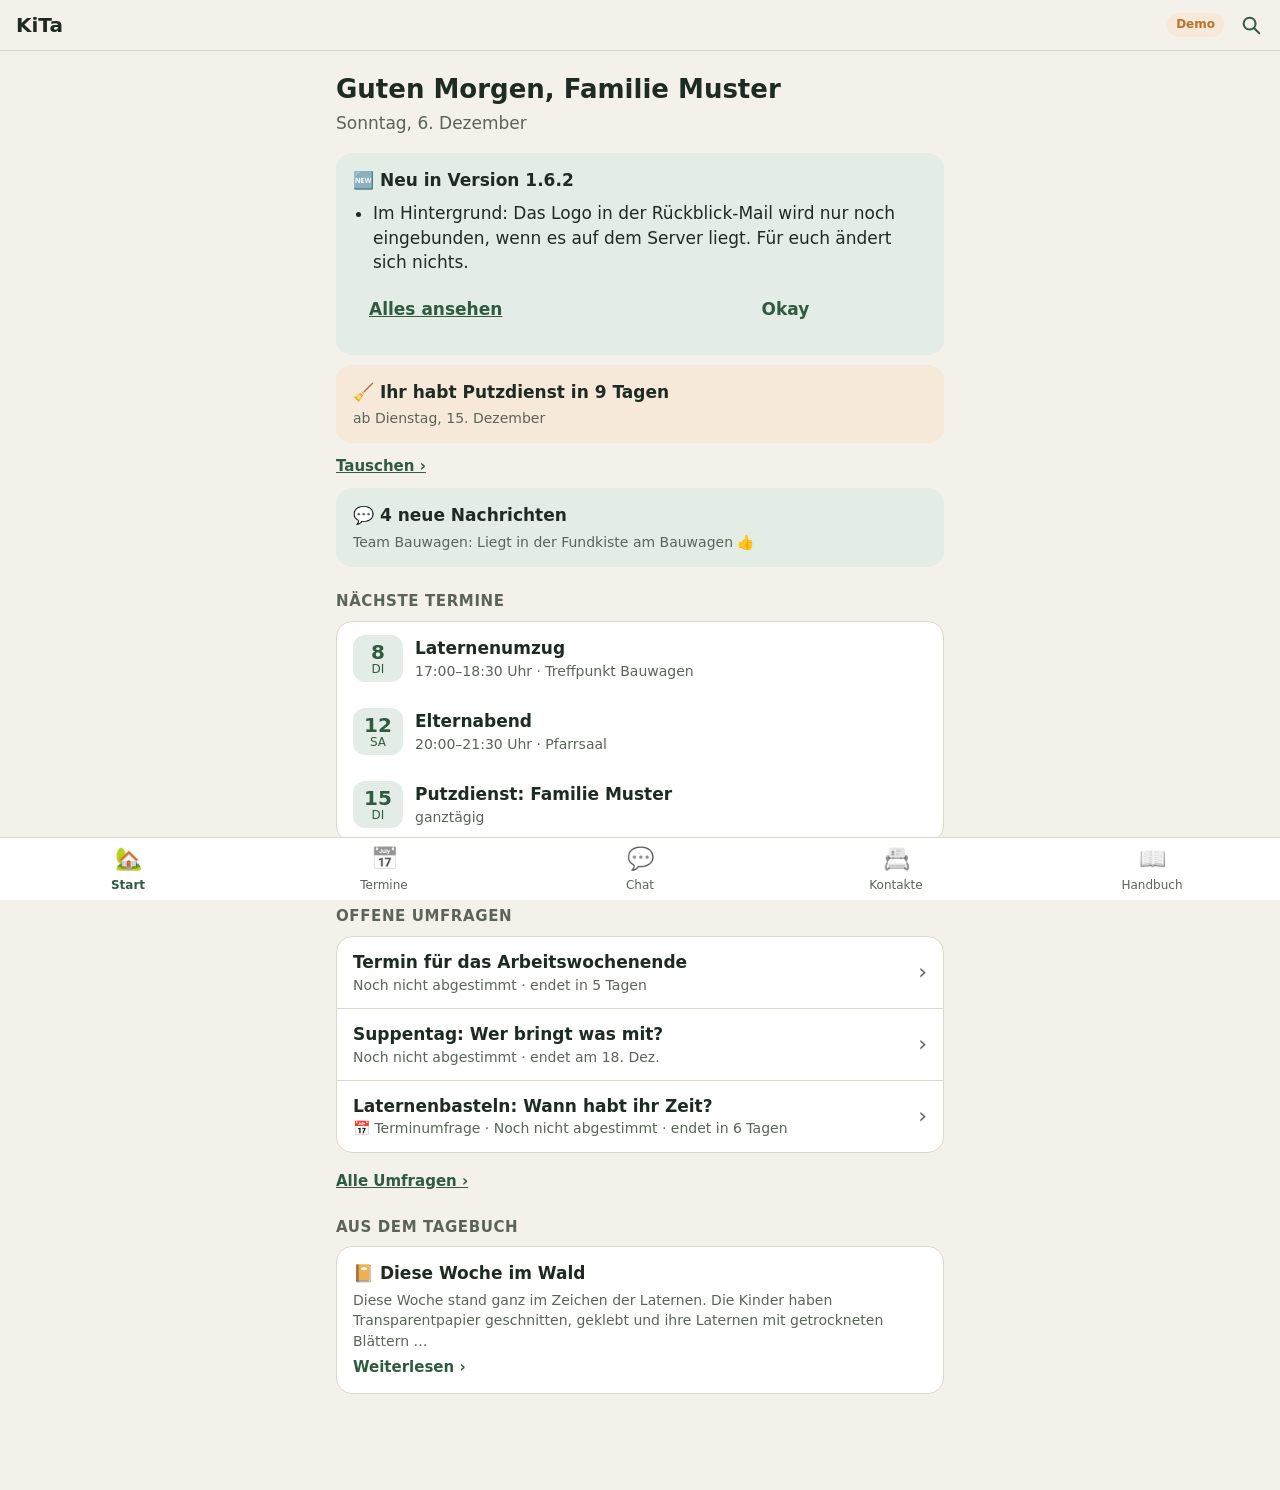
==== kita-app/index.html @ 3cfbe8f4 "KiTa-App 1.6.2: erste öffentliche Fassung Handyfreundliche Eltern-App für Kindergärten als Nextcloud" ====
<!doctype html>
<html lang="de">
<head>
  <meta charset="utf-8">
  <meta name="viewport" content="width=device-width, initial-scale=1, viewport-fit=cover">
  <title>KiTa-App</title>
  <meta name="theme-color" content="#2F5B40">
  <meta name="apple-mobile-web-app-capable" content="yes">
  <meta name="apple-mobile-web-app-status-bar-style" content="default">
  <meta name="apple-mobile-web-app-title" content="KiTa">
  <link rel="manifest" href="manifest.webmanifest">
  <link rel="icon" href="icon.svg" type="image/svg+xml">
  <link rel="apple-touch-icon" href="icon.svg">
  <link rel="stylesheet" href="app.css">
</head>
<body>
  <header class="topbar">
    <button class="back" id="back" hidden aria-label="Zurück">‹</button>
    <h1 id="title">KiTa</h1>
    <span class="demo-badge" id="demo-badge" hidden>Demo</span>
    <button class="search-btn" id="search-btn" aria-label="Suchen"><svg viewBox="0 0 24 24" width="22" height="22" fill="none" stroke="currentColor" stroke-width="2.2" stroke-linecap="round"><circle cx="10.5" cy="10.5" r="6.5"/><path d="M15.5 15.5 21 21"/></svg></button>
  </header>

  <main id="view" tabindex="-1"></main>

  <nav class="tabbar" aria-label="Hauptnavigation">
    <a href="#/start" data-tab="start"><span class="ico">🏡</span><span>Start</span></a>
    <a href="#/termine" data-tab="termine"><span class="ico">📅</span><span>Termine</span></a>
    <a href="#/chat" data-tab="chat"><span class="ico">💬</span><span>Chat</span></a>
    <a href="#/kontakte" data-tab="kontakte"><span class="ico">📇</span><span>Kontakte</span></a>
    <a href="#/handbuch" data-tab="handbuch"><span class="ico">📖</span><span>Handbuch</span></a>
  </nav>

  <script src="demo-data.js"></script>
  <script src="releases.js"></script>
  <script src="api.js"></script>
  <script src="app.js"></script>
</body>
</html>
---- kita-app/app.css ----
/* Farben aus kita-startseite.html übernommen */
:root {
  --bg: #F3F1EA;
  --card: #FFFFFF;
  --ink: #1E2B22;
  --soft: #5A6459;
  --rule: #DAD7CB;
  --green: #2F5B40;
  --green-soft: #E3EDE5;
  --accent: #B9722B;
  --accent-soft: #F6E9DA;
  --sans: system-ui, -apple-system, "Segoe UI", Roboto, "Helvetica Neue", Arial, sans-serif;
  --tabbar-h: 62px;
}
@media (prefers-color-scheme: dark) {
  :root {
    --bg: #141A16;
    --card: #1D251F;
    --ink: #E8ECE6;
    --soft: #A3ADA5;
    --rule: #323B34;
    --green: #8CC9A1;
    --green-soft: #23382B;
    --accent: #E0A15E;
    --accent-soft: #3A2E20;
  }
}

* { box-sizing: border-box; }
html, body { margin: 0; }
body {
  font-family: var(--sans);
  background: var(--bg);
  color: var(--ink);
  font-size: 17px;
  line-height: 1.45;
  -webkit-text-size-adjust: 100%;
  -webkit-tap-highlight-color: transparent;
}
a { color: var(--green); }

/* Kopfzeile */
.topbar {
  position: sticky; top: 0; z-index: 10;
  display: flex; align-items: center; gap: 8px;
  padding: calc(env(safe-area-inset-top) + 10px) 16px 10px;
  background: color-mix(in srgb, var(--bg) 88%, transparent);
  backdrop-filter: blur(12px); -webkit-backdrop-filter: blur(12px);
  border-bottom: 1px solid var(--rule);
}
.topbar h1 { font-size: 20px; margin: 0; flex: 1; white-space: nowrap; overflow: hidden; text-overflow: ellipsis; }
.back {
  border: 0; background: none; color: var(--green);
  font-size: 34px; line-height: 1; padding: 0 8px 4px 0; cursor: pointer;
}
.demo-badge {
  font-size: 12px; font-weight: 600; color: var(--accent);
  background: var(--accent-soft); border-radius: 999px; padding: 3px 9px;
}

main {
  padding: 16px 16px calc(var(--tabbar-h) + env(safe-area-inset-bottom) + 24px);
  max-width: 640px; margin: 0 auto; outline: none;
}

/* Tab-Leiste unten */
.tabbar {
  position: fixed; left: 0; right: 0; bottom: 0; z-index: 10;
  display: flex; justify-content: space-around;
  padding-bottom: env(safe-area-inset-bottom);
  background: var(--card); border-top: 1px solid var(--rule);
}
.tabbar a {
  flex: 1; height: var(--tabbar-h);
  display: flex; flex-direction: column; align-items: center; justify-content: center; gap: 2px;
  text-decoration: none; color: var(--soft); font-size: 12px;
}
.tabbar .ico { font-size: 22px; filter: grayscale(1); opacity: .7; }
.tabbar a.active { color: var(--green); font-weight: 600; }
.tabbar a.active .ico { filter: none; opacity: 1; }

/* Bausteine */
.greeting { font-size: 26px; font-weight: 700; margin: 4px 0 2px; }
.sub { color: var(--soft); margin: 0 0 18px; }
h2.section { font-size: 15px; text-transform: uppercase; letter-spacing: .04em; color: var(--soft); margin: 24px 0 8px; }
.card {
  background: var(--card); border: 1px solid var(--rule); border-radius: 16px;
  padding: 14px 16px; margin-bottom: 10px;
}
a.card, button.card { display: block; width: 100%; text-align: left; color: inherit; text-decoration: none; font: inherit; cursor: pointer; }
.card.highlight { background: var(--accent-soft); border-color: transparent; }
.card.green { background: var(--green-soft); border-color: transparent; }
.card h3 { margin: 0 0 4px; font-size: 17px; }
.meta { color: var(--soft); font-size: 14px; }
.more { display: inline-block; margin-top: 6px; font-size: 15px; color: var(--green); font-weight: 600; }

.list { background: var(--card); border: 1px solid var(--rule); border-radius: 16px; overflow: hidden; margin-bottom: 12px; }
.row {
  display: flex; align-items: center; gap: 12px;
  padding: 13px 16px; border-top: 1px solid var(--rule);
  color: inherit; text-decoration: none;
}
.row:first-child { border-top: 0; }
.row .grow { flex: 1; min-width: 0; }
.row .title { font-weight: 600; }
.row .chev { color: var(--soft); font-size: 22px; }
.row .ellipsis { white-space: nowrap; overflow: hidden; text-overflow: ellipsis; }

/* Termine */
.event + .event > .row { border-top: 1px solid var(--rule); }
.event > .row:first-child { border-top: 0; }
.event.has-more > .row { cursor: pointer; }
.event .expand { transition: transform .15s; }
.event.open .expand { transform: rotate(180deg); }
.event-detail { padding: 0 16px 14px 78px; font-size: 15px; color: var(--soft); line-height: 1.45; }
.event-detail[hidden] { display: none; }
.event-detail a { color: var(--green); }
.date-chip {
  width: 50px; flex: none; text-align: center; border-radius: 12px;
  background: var(--green-soft); color: var(--green); padding: 6px 0; line-height: 1.1;
}
.date-chip .d { font-size: 20px; font-weight: 700; }
.date-chip .m { font-size: 12px; text-transform: uppercase; }
.tag { display: inline-block; font-size: 12px; font-weight: 600; border-radius: 999px; padding: 2px 8px; margin-left: 6px; vertical-align: 2px; }
.tag.closed { background: var(--accent-soft); color: var(--accent); }
.month { font-size: 15px; font-weight: 700; color: var(--soft); margin: 18px 4px 8px; }

/* Chat */
.avatar {
  width: 42px; height: 42px; border-radius: 50%; flex: none;
  display: grid; place-items: center; font-weight: 700; color: #fff; background: var(--green);
}
.badge { background: var(--accent); color: #fff; font-size: 12px; font-weight: 700; border-radius: 999px; min-width: 22px; padding: 2px 7px; text-align: center; }
.messages { display: flex; flex-direction: column; gap: 8px; }
.msg { max-width: 82%; padding: 9px 13px; border-radius: 18px; background: var(--card); border: 1px solid var(--rule); }
.msg .who { font-size: 13px; font-weight: 700; color: var(--green); }
.msg .time { font-size: 11px; color: var(--soft); text-align: right; margin-top: 2px; }
.msg .body > :first-child { margin-top: 0; }
.msg .body > :last-child { margin-bottom: 0; }
.msg .body h1, .msg .body h2, .msg .body h3 { font-size: 16px; margin: 6px 0 4px; }
.msg .body p, .msg .body ul { margin: 4px 0; }
.msg.me a { color: inherit; }
.msg.me { align-self: flex-end; background: var(--green); color: #fff; border-color: transparent; }
.msg.me .time { color: rgba(255,255,255,.75); }
.day-sep { align-self: center; font-size: 12px; color: var(--soft); margin: 8px 0; }
.composer {
  position: fixed; left: 0; right: 0; bottom: calc(var(--tabbar-h) + env(safe-area-inset-bottom));
  display: flex; gap: 8px; padding: 8px 12px; background: var(--bg); border-top: 1px solid var(--rule);
}
.composer input {
  flex: 1; min-width: 0; font: inherit; font-size: 16px; padding: 10px 14px;
  border-radius: 999px; border: 1px solid var(--rule); background: var(--card); color: var(--ink);
}
.composer button, .btn {
  font: inherit; font-weight: 600; border: 0; border-radius: 999px;
  padding: 10px 16px; background: var(--green); color: var(--bg); cursor: pointer;
}
.btn.secondary { background: var(--green-soft); color: var(--green); }
.chat-pad { height: 64px; }

/* Fotos */
.lightbox {
  position: fixed; inset: 0; z-index: 50; background: rgba(0,0,0,.92);
  display: grid; place-items: center; font-size: 120px;
}
.lightbox .close { position: absolute; top: calc(env(safe-area-inset-top) + 12px); right: 16px; color: #fff; font-size: 30px; background: none; border: 0; }

/* Umfragen */
.option {
  display: flex; align-items: center; gap: 12px; width: 100%;
  padding: 13px 16px; margin-bottom: 8px; border-radius: 14px; cursor: pointer;
  background: var(--card); border: 2px solid var(--rule); font: inherit; color: inherit; text-align: left;
}
.option.chosen { border-color: var(--green); background: var(--green-soft); }
.option .check { width: 24px; height: 24px; border-radius: 50%; border: 2px solid var(--rule); flex: none; display: grid; place-items: center; font-size: 14px; }
.option.chosen .check { background: var(--green); border-color: var(--green); color: var(--bg); }
.option .count { color: var(--soft); font-size: 14px; }
.bar { height: 4px; border-radius: 2px; background: var(--rule); margin-top: 6px; overflow: hidden; }
.bar > i { display: block; height: 100%; background: var(--green); }
.list.polls-row { margin-bottom: 14px; }
.slot { padding: 13px 16px; margin-bottom: 8px; border-radius: 14px; background: var(--card); border: 2px solid var(--rule); }
.slot.yes { border-color: var(--green); }
.slot-head { display: flex; gap: 10px; align-items: baseline; font-weight: 600; }
.slot .count { color: var(--soft); font-size: 14px; font-weight: 400; white-space: nowrap; }
.slot .tag { background: var(--green-soft); color: var(--green); }
.answers { display: grid; grid-auto-flow: column; grid-auto-columns: 1fr; gap: 6px; margin-top: 10px; }
.answers button { font: inherit; font-size: 14px; padding: 8px 4px; border-radius: 10px; border: 1px solid var(--rule); background: var(--bg); color: var(--ink); cursor: pointer; }
.answers button.on[data-a=yes] { background: var(--green); border-color: var(--green); color: var(--bg); }
.answers button.on[data-a=maybe] { background: var(--green-soft); border-color: var(--green); color: var(--green); }
.answers button.on[data-a=no] { background: var(--rule); border-color: var(--soft); }

/* Handbuch-Seiten */
.page h1 { font-size: 24px; margin: 4px 0 12px; }
.page h2 { font-size: 19px; margin: 22px 0 8px; }
.page h3 { font-size: 17px; margin: 18px 0 6px; }
.page ul { padding-left: 22px; }
.page blockquote { margin: 12px 0; padding: 10px 14px; background: var(--green-soft); border-radius: 12px; }
.page img { display: block; max-width: 100%; height: auto; border-radius: 12px; margin: 8px 0; background: var(--rule); }
.page hr { border: 0; border-top: 1px solid var(--rule); margin: 20px 0; }
.page code { background: var(--green-soft); border-radius: 6px; padding: 1px 5px; font-size: 15px; }
.table-wrap { overflow-x: auto; margin: 12px 0; }
.page table { border-collapse: collapse; font-size: 15px; min-width: 100%; }
.page th, .page td { text-align: left; vertical-align: top; padding: 8px 10px; border-bottom: 1px solid var(--rule); }
.page th { color: var(--soft); font-weight: 600; }
.lightbox img { max-width: 100%; max-height: 100%; object-fit: contain; }
img.avatar { object-fit: cover; background: var(--green-soft); }
.empty { text-align: center; color: var(--soft); padding: 40px 0; }

/* Einbau-Hilfe */
.install .actions { display: flex; gap: 8px; margin-top: 12px; }
.sheet-backdrop {
  position: fixed; inset: 0; z-index: 40; background: rgba(0,0,0,.45);
  display: flex; flex-direction: column; justify-content: flex-end;
}
.sheet {
  background: var(--card); border-radius: 20px 20px 0 0;
  padding: 20px 20px calc(env(safe-area-inset-bottom) + 20px);
  max-width: 640px; width: 100%; margin: 0 auto;
}
.sheet h3 { margin: 0 0 12px; font-size: 19px; }
.sheet .btn { display: block; width: 100%; margin-top: 10px; }
.steps { padding-left: 0; margin: 0 0 6px; list-style: none; counter-reset: step; }
.steps li { position: relative; padding: 8px 0 8px 42px; counter-increment: step; }
.steps li::before {
  content: counter(step); position: absolute; left: 0; top: 6px;
  width: 30px; height: 30px; border-radius: 50%; display: grid; place-items: center;
  background: var(--green-soft); color: var(--green); font-weight: 700;
}
.ios-share { width: 18px; height: 22px; vertical-align: -4px; color: #0A84FF; }
.sheet-arrow {
  text-align: center; font-size: 40px; line-height: 1; color: #fff; padding: 6px 0 4px;
  animation: nudge 1.2s ease-in-out infinite;
}
@keyframes nudge { 50% { transform: translateY(8px); } }

[hidden] { display: none !important; }

/* Formulare (Termin eintragen, Umfrage anlegen) */
.btn.add { display: block; text-align: center; text-decoration: none; margin-bottom: 14px; }
.form { display: flex; flex-direction: column; gap: 14px; }
.form label, .field-title { display: flex; flex-direction: column; gap: 5px; font-size: 15px; font-weight: 600; color: var(--soft); }
.form input:not([type=checkbox]), .form select, .form textarea, .search {
  font: inherit; font-size: 16px; color: var(--ink); width: 100%; min-width: 0;
  padding: 11px 13px; border-radius: 12px; border: 1px solid var(--rule); background: var(--card);
  -webkit-appearance: none; appearance: none;
}
.form textarea { resize: vertical; }
.form .check-row { flex-direction: row; align-items: center; gap: 10px; color: var(--ink); font-weight: 500; }
.form .check-row input { width: 22px; height: 22px; accent-color: var(--green); }
.form .two { display: grid; grid-template-columns: 1fr 1fr; gap: 10px; }
.segmented { display: grid; grid-template-columns: 1fr 1fr; gap: 4px; padding: 4px; border-radius: 12px; background: var(--rule); }
.form .segmented label { display: block; position: relative; }
.form .segmented input { position: absolute; inset: 0; width: 100%; height: 100%; margin: 0; padding: 0; opacity: 0; cursor: pointer; }
.segmented span { display: block; text-align: center; padding: 8px; border-radius: 9px; color: var(--ink); font-weight: 600; cursor: pointer; }
.segmented input:checked + span { background: var(--card); box-shadow: 0 1px 3px rgba(0,0,0,.12); }
.segmented input:focus-visible + span { outline: 2px solid var(--green); }
#slots { display: flex; flex-direction: column; gap: 12px; }
.slot-input { display: flex; flex-direction: column; gap: 6px; }
#answers { display: flex; flex-direction: column; gap: 8px; margin-top: -8px; }
.form .btn.secondary { align-self: flex-start; }
.search { margin-bottom: 4px; }

/* Kontakt */
.contact-head { text-align: center; margin: 6px 0 18px; }
.contact-head h1 { font-size: 24px; margin: 10px 0 2px; }
.avatar.big { width: 76px; height: 76px; font-size: 28px; margin: 0 auto; }

/* Putzdienst tauschen */
.row.choose { cursor: pointer; }
.row.choose input { width: 20px; height: 20px; accent-color: var(--green); flex: none; }
.actions { display: flex; gap: 10px; margin: 10px 0 8px; flex-wrap: wrap; }
.actions .btn { flex: 1; min-width: 120px; }
textarea.input {
  width: 100%; box-sizing: border-box; font: inherit; padding: 10px 12px; margin-bottom: 12px;
  border: 1px solid var(--rule); border-radius: 12px; background: var(--card); color: inherit; resize: vertical;
}
.btn:disabled { opacity: .45; cursor: default; }

/* Meldungen */
.ank-img { display: block; width: 100%; border-radius: 16px; margin: 0 0 14px; cursor: zoom-in; }
.ank-img.small { max-width: 220px; }
.pill { font-size: 13px; font-weight: 600; padding: 3px 10px; border-radius: 999px; background: var(--green-soft); color: var(--green); white-space: nowrap; }
.pill.ok { background: var(--green); color: #fff; }
.pill.off { background: transparent; border: 1px solid var(--rule); color: var(--soft); }

/* Termine: Liste / Monat */
.viewtabs { display: grid; grid-template-columns: 1fr 1fr; gap: 4px; padding: 4px; border-radius: 12px; background: var(--rule); margin-bottom: 14px; }
.viewtabs a { text-align: center; padding: 8px; border-radius: 9px; color: var(--ink); font-weight: 600; text-decoration: none; }
.viewtabs a.on { background: var(--card); box-shadow: 0 1px 3px rgba(0,0,0,.12); }
.cal-head { display: flex; align-items: center; justify-content: space-between; gap: 8px; margin-bottom: 10px; }
.cal-head .btn { padding: 6px 16px; min-height: 0; }
.cal-grid { display: grid; grid-template-columns: repeat(7, 1fr); gap: 4px; }
.cal-grid .dow { text-align: center; font-size: 12px; font-weight: 700; color: var(--soft); padding: 2px 0; }
.cal-cell { aspect-ratio: 1 / 1.05; border: 1px solid var(--rule); border-radius: 10px; background: var(--card); color: var(--ink); font: inherit; padding: 4px 2px; display: flex; flex-direction: column; align-items: center; justify-content: space-between; cursor: pointer; }
.cal-cell.blank { border: 0; background: transparent; cursor: default; }
.cal-cell b { font-weight: 600; font-size: 15px; }
.cal-cell.today { border-color: var(--green); }
.cal-cell.today b { color: var(--green); }
.cal-cell.sel { background: var(--green-soft); border-color: var(--green); }
.cal-cell .dots { display: flex; gap: 3px; height: 8px; }
.cal-cell i, .cal-legend i { width: 7px; height: 7px; border-radius: 50%; background: var(--green); display: inline-block; }
.cal-cell i.closed, .cal-legend i.closed { background: #C0392B; }
.cal-cell i.putz, .cal-legend i.putz { background: var(--accent); }
.cal-legend { margin: 10px 0 0; }

/* Putzdienst-Karte */
.putz-actions { display: flex; gap: 10px; margin: 12px 0 6px; flex-wrap: wrap; }
.putz-actions .btn { flex: 1 1 140px; text-align: center; }

.notes { margin: 8px 0 0; padding-left: 20px; }
.notes li { margin: 4px 0; }
#new-card .actions { display: flex; gap: 8px; margin-top: 12px; }

.edit-ev { align-self: center; padding: 8px 10px; text-decoration: none; font-size: 18px; }

/* Wochenrückblick: Titelbild-Auswahl */
.cover-pick { display: flex; flex-direction: column; gap: 8px; }
.cover-grid { display: grid; grid-template-columns: repeat(3, 1fr); gap: 6px; max-height: 320px; overflow-y: auto; }
.cover-grid button { padding: 0; border: 3px solid transparent; border-radius: 8px; background: var(--green-soft); aspect-ratio: 1; overflow: hidden; cursor: pointer; }
.cover-grid button.on { border-color: var(--accent); }
.cover-grid img { width: 100%; height: 100%; object-fit: cover; display: block; }

.search-btn { border: 0; background: none; color: var(--green); padding: 4px 2px 4px 8px; cursor: pointer; display: flex; align-items: center; }
mark { background: var(--accent-soft); color: inherit; border-radius: 3px; padding: 0 1px; }
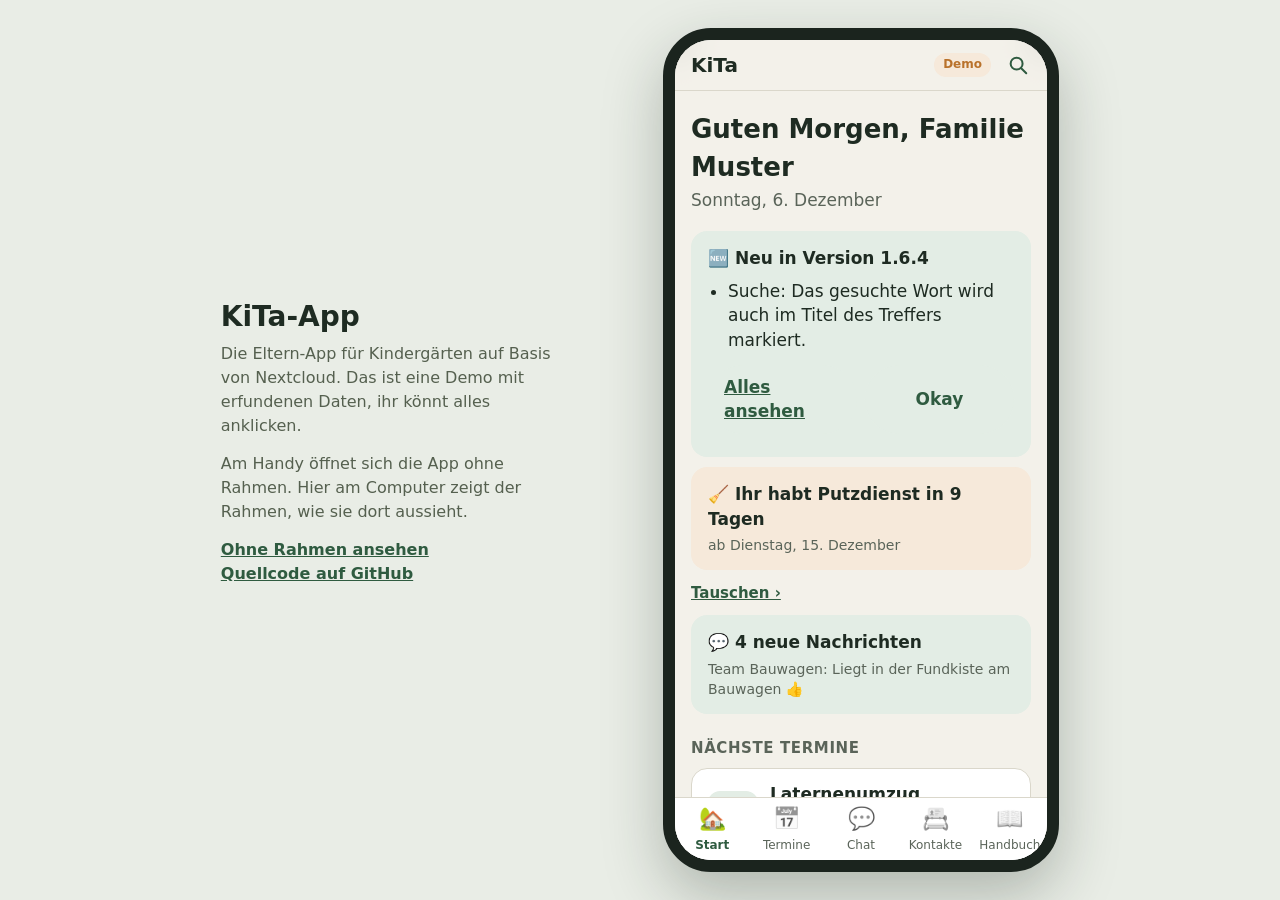
==== commit a1eda63b: "Demo: am Computer im Handyrahmen anzeigen (phone.html) Am Handy und mit ?plain bleibt die Demo ohne " ====
--- a/kita-app/index.html
+++ b/kita-app/index.html
@@ -4,6 +4,13 @@
   <meta charset="utf-8">
   <meta name="viewport" content="width=device-width, initial-scale=1, viewport-fit=cover">
   <title>KiTa-App</title>
+  <script>
+    // Demo am Computer: in einem Handyrahmen zeigen (phone.html). Am Handy und mit ?plain ohne Rahmen.
+    if (window.top === window && !/[?&]plain\b/.test(location.search)
+        && matchMedia('(min-width: 700px) and (pointer: fine)').matches) {
+      location.replace('phone.html' + location.hash);
+    }
+  </script>
   <meta name="theme-color" content="#2F5B40">
   <meta name="apple-mobile-web-app-capable" content="yes">
   <meta name="apple-mobile-web-app-status-bar-style" content="default">
--- a/kita-app/app.css
+++ b/kita-app/app.css
@@ -321,4 +321,4 @@
 .cover-grid img { width: 100%; height: 100%; object-fit: cover; display: block; }
 
 .search-btn { border: 0; background: none; color: var(--green); padding: 4px 2px 4px 8px; cursor: pointer; display: flex; align-items: center; }
-mark { background: var(--accent-soft); color: inherit; border-radius: 3px; padding: 0 1px; }
+mark { background: color-mix(in srgb, var(--accent) 40%, transparent); color: inherit; border-radius: 3px; padding: 0 1px; }
